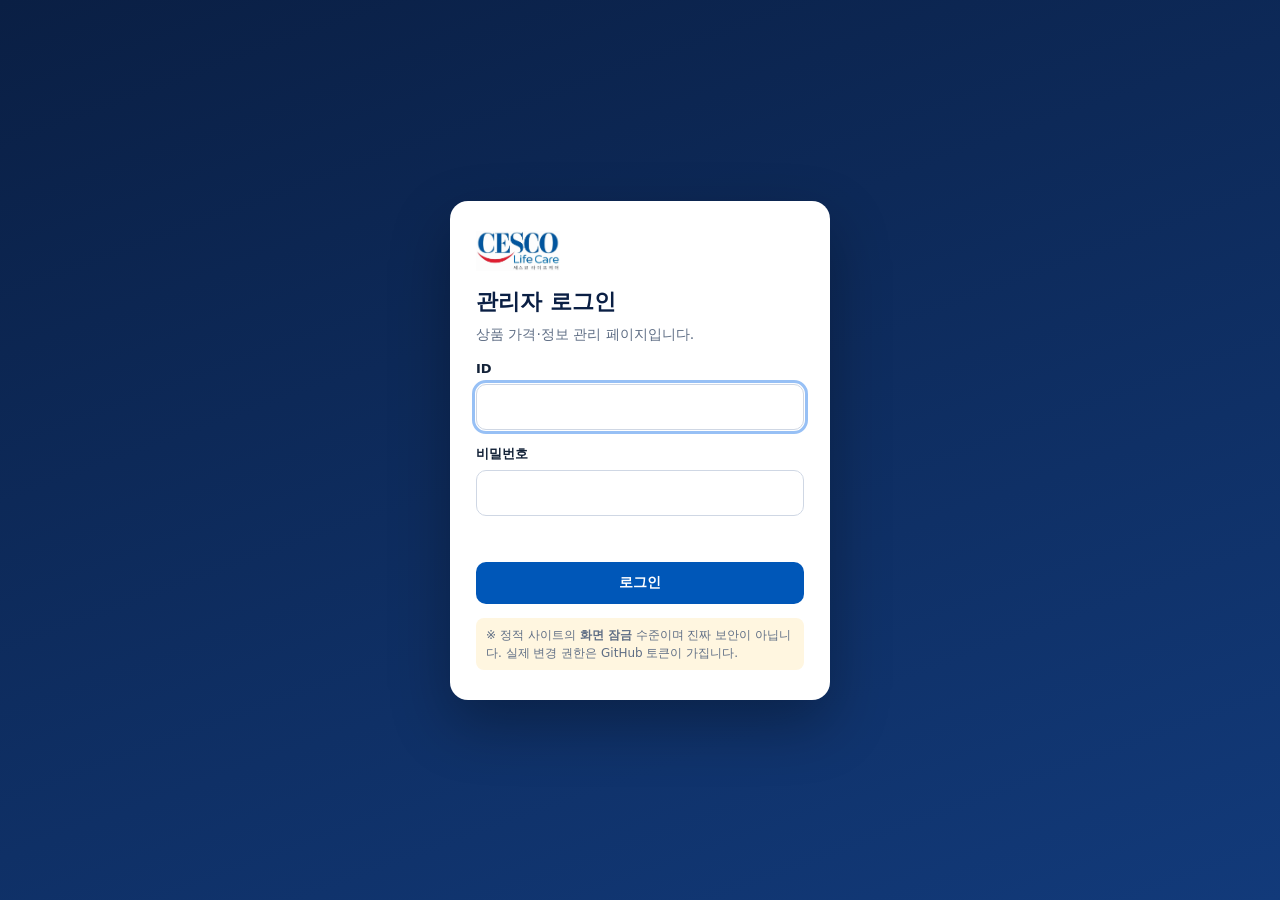
==== admin/index.html @ 9a381fc4 "Add /admin price management page + data/price-overrides.json loader" ====
<!DOCTYPE html>
<html lang="ko">
<head>
<meta charset="utf-8">
<meta name="viewport" content="width=device-width, initial-scale=1, viewport-fit=cover">
<meta name="robots" content="noindex, nofollow, noarchive">
<meta name="referrer" content="no-referrer">
<meta name="theme-color" content="#0A1F44">
<title>관리자 | 세스코 올케어</title>
<link rel="icon" href="../assets/logo/logo-header.png">
<link rel="stylesheet" href="admin.css">
</head>
<body>

<!-- ───── 로그인 ───── -->
<section class="login" id="loginView" hidden>
  <form class="login-box" id="loginForm" autocomplete="off">
    <img class="login-logo" src="../assets/logo/logo-header.png" alt="CESCO Life Care">
    <h1>관리자 로그인</h1>
    <p class="sub">상품 가격·정보 관리 페이지입니다.</p>
    <label>ID<input id="loginId" name="id" type="text" autocomplete="username" autocapitalize="none" spellcheck="false" required></label>
    <label>비밀번호<input id="loginPw" name="pw" type="password" autocomplete="current-password" required></label>
    <div class="login-err" id="loginErr" role="alert"></div>
    <button class="btn primary block" type="submit" id="loginBtn">로그인</button>
    <p class="lock-note">※ 정적 사이트의 <b>화면 잠금</b> 수준이며 진짜 보안이 아닙니다. 실제 변경 권한은 GitHub 토큰이 가집니다.</p>
  </form>
</section>

<!-- ───── 관리자 앱 ───── -->
<div class="app" id="appView" hidden>
  <header class="top">
    <div class="top-in">
      <a class="brand" href="../" title="사이트 보기"><img src="../assets/logo/logo-header.png" alt="CESCO"><span>관리자</span></a>
      <div class="top-stat" id="topStat" aria-live="polite"></div>
      <div class="top-actions">
        <a class="btn ghost sm" href="../" target="_blank" rel="noopener">사이트 보기 ↗</a>
        <button class="btn ghost sm" id="btnDlJson" type="button">JSON 다운로드</button>
        <button class="btn primary sm" id="btnGoPublish" type="button">GitHub에 게시</button>
        <button class="btn ghost sm" id="btnLogout" type="button">로그아웃</button>
      </div>
    </div>
    <nav class="tabs" role="tablist" aria-label="관리 메뉴">
      <button role="tab" class="tab on" data-tab="products" aria-selected="true">상품 가격 관리</button>
      <button role="tab" class="tab" data-tab="upload" aria-selected="false">일괄 업로드 (CSV·엑셀)</button>
      <button role="tab" class="tab" data-tab="publish" aria-selected="false">게시 · 토큰</button>
    </nav>
  </header>

  <div class="notice-lock">🔒 이 로그인은 정적 사이트의 <b>화면 잠금</b> 수준이며 진짜 보안이 아닙니다. 변경 내용은 <b>GitHub에 게시</b>해야 사이트에 반영되며, 게시 권한은 GitHub 토큰이 있는 사람에게만 있습니다.</div>
  <div class="banner" id="banner" hidden></div>

  <!-- 상품 -->
  <main class="panel" id="tab-products">
    <div class="filters">
      <input id="fSearch" type="search" placeholder="제품명·ID·모델 검색" aria-label="검색">
      <select id="fCat" aria-label="카테고리"></select>
      <select id="fStatus" aria-label="상태">
        <option value="all">전체 상태</option>
        <option value="noprice">가격 미정 (상담 시 안내)</option>
        <option value="rental">월 렌탈료 있음</option>
        <option value="sub">정기배송 가능</option>
        <option value="changed">변경됨 (미게시)</option>
        <option value="hidden">숨김</option>
        <option value="deleted">삭제됨 (복원 가능)</option>
      </select>
      <select id="fSort" aria-label="정렬">
        <option value="orig">기본 순서</option>
        <option value="name">이름순</option>
        <option value="buyAsc">구매가 낮은순</option>
        <option value="buyDesc">구매가 높은순</option>
        <option value="rentAsc">월 렌탈료 낮은순</option>
      </select>
      <button class="btn ghost sm" id="btnAdd" type="button">＋ 상품 추가</button>
      <button class="btn ghost sm" id="btnRevertAll" type="button">전체 되돌리기</button>
    </div>
    <p class="hint">가격 칸을 <b>비우면 "상담 시 안내"</b>로 표시됩니다. 숫자만 입력하세요(콤마·"원" 허용). 수정 내용은 이 브라우저에 자동 임시저장되며, <b>GitHub에 게시</b>해야 사이트에 반영됩니다.</p>
    <div class="count" id="listCount"></div>
    <div class="table-wrap">
      <table class="grid" id="grid">
        <thead><tr>
          <th class="c-hide">숨김</th><th class="c-img">이미지 URL</th><th class="c-name">제품명</th><th class="c-cat">카테고리</th>
          <th class="c-num">구매가격(원)</th><th class="c-num">월 렌탈료(원)</th><th class="c-sm">계약기간(개월)</th>
          <th class="c-cyc">관리주기 <small>( | 로 구분)</small></th><th class="c-filter">필터교체</th>
          <th class="c-chk">정기배송</th><th class="c-chk">상담필요</th><th class="c-act">상태 / 동작</th>
        </tr></thead>
        <tbody id="gridBody"></tbody>
      </table>
    </div>
    <div class="empty" id="emptyMsg" hidden>조건에 맞는 상품이 없습니다.</div>
  </main>

  <!-- 업로드 -->
  <main class="panel" id="tab-upload" hidden>
    <div class="card">
      <h2>1. 템플릿 받기</h2>
      <p>현재 데이터(수정 중인 내용 포함)를 CSV로 내려받아 엑셀에서 가격을 고친 뒤 업로드하세요. 한글이 깨지지 않도록 UTF-8(BOM)로 저장됩니다.</p>
      <button class="btn primary" id="btnTemplate" type="button">현재 데이터 CSV 템플릿 다운로드</button>
      <details class="cols">
        <summary>CSV 컬럼 설명</summary>
        <table class="mini">
          <tr><th>컬럼</th><th>설명</th></tr>
          <tr><td>제품ID</td><td>매칭 1순위 키. 제품ID가 없거나 못 찾으면 제품명으로 매칭합니다.</td></tr>
          <tr><td>제품명</td><td>매칭 2순위 키(공백·대소문자 무시). 이 컬럼 자체는 이름 변경에 쓰이지 않습니다.</td></tr>
          <tr><td>카테고리</td><td>참고용(공기·물·생활·해충·사업장·서비스 또는 air/water/life/pest/biz/service). 값을 바꾸면 카테고리가 변경됩니다.</td></tr>
          <tr><td>구매가격</td><td>원 단위 숫자. <b>비우면 "상담 시 안내"</b>(가격 삭제). 컬럼 자체를 빼면 그 항목은 건드리지 않습니다.</td></tr>
          <tr><td>월렌탈료</td><td>원 단위 숫자. 비우면 "상담 시 안내".</td></tr>
          <tr><td>계약기간(개월)</td><td>의무사용 개월 수(예: 36). 비우면 미지정(사이트는 36개월로 표시).</td></tr>
          <tr><td>관리주기</td><td>방문 관리 주기. 여러 개는 <code>|</code> 로 구분(예: <code>4개월|12개월 (필터지급)</code>). 비우면 변경 없음.</td></tr>
          <tr><td>필터교체</td><td>필터 교체 안내 문구. 비우면 변경 없음.</td></tr>
          <tr><td>정기배송</td><td>Y / N (가능 여부). 비우면 변경 없음.</td></tr>
          <tr><td>상담필요</td><td>Y / N ("상담하기" 버튼 표시 여부). 비우면 변경 없음.</td></tr>
          <tr><td>숨김</td><td>Y 이면 사이트에서 숨김. 비우면 변경 없음.</td></tr>
          <tr><td>이미지URL</td><td>상품 이미지 경로/URL. 비우면 변경 없음.</td></tr>
        </table>
      </details>
    </div>
    <div class="card">
      <h2>2. 파일 올리기</h2>
      <p>CSV 또는 엑셀(.xlsx) 파일을 선택하세요. 적용 전에 <b>변경 전 → 후</b> 미리보기가 나오며, 확인 후 적용됩니다. (엑셀에서 "CSV (쉼표로 분리)"로 저장한 EUC-KR 파일도 자동 인식)</p>
      <input type="file" id="fileIn" accept=".csv,.txt,.tsv,.xlsx,.xls,text/csv">
      <div class="note-sm">xlsx 는 SheetJS(CDN, 무결성 검증)를 처음 사용할 때만 불러옵니다. 첫 번째 시트를 읽습니다.</div>
      <div id="previewBox"></div>
    </div>
  </main>

  <!-- 게시 -->
  <main class="panel" id="tab-publish" hidden>
    <div class="card">
      <h2>변경 내용 게시</h2>
      <p>저장소 <code id="ghRepoTxt"></code> 의 <code id="ghPathTxt"></code> 파일을 직접 커밋합니다. 커밋 후 GitHub Pages가 자동 재배포되며 <b>1~2분 뒤</b> 사이트에 반영됩니다.</p>
      <div class="pub-sum" id="pubSummary"></div>
      <label class="fld">커밋 메시지<input id="commitMsg" type="text" maxlength="120"></label>
      <div class="row-btn">
        <button class="btn primary" id="btnPublish" type="button">GitHub에 게시</button>
        <button class="btn ghost" id="btnDlJson2" type="button">JSON 다운로드 (토큰 없이 수동 반영)</button>
      </div>
      <div class="pub-log" id="pubLog" role="status" aria-live="polite"></div>
      <details class="cols">
        <summary>토큰 없이 수동으로 반영하는 방법</summary>
        <ol class="steps">
          <li>"JSON 다운로드"로 <code>price-overrides.json</code> 을 받습니다.</li>
          <li>GitHub 저장소 <code>cescoallcare/cesco-allcare</code> → <code>data</code> 폴더 → <b>Add file ▸ Upload files</b> 로 같은 이름 파일을 덮어쓰고 Commit 합니다.</li>
        </ol>
      </details>
    </div>
    <div class="card">
      <h2>GitHub 토큰</h2>
      <label class="fld">Fine-grained 개인 액세스 토큰
        <div class="tok-row"><input id="tokIn" type="password" placeholder="github_pat_..." autocomplete="off" spellcheck="false"><button class="btn ghost sm" id="tokShow" type="button">보기</button></div>
      </label>
      <div class="row-btn">
        <button class="btn primary sm" id="tokSave" type="button">토큰 저장</button>
        <button class="btn ghost sm" id="tokDel" type="button">저장된 토큰 삭제</button>
        <span class="tok-state" id="tokState"></span>
      </div>
      <div class="warn">⚠ 토큰은 <b>이 브라우저(localStorage)에만</b> 저장되고 GitHub 외 어디로도 전송되지 않습니다. 공용·남의 PC에서는 사용 후 반드시 "저장된 토큰 삭제"를 누르세요. 권한은 <b>이 저장소 하나의 Contents 쓰기</b>로만 만드세요.</div>
      <h3>토큰 만드는 방법</h3>
      <ol class="steps">
        <li>GitHub에 <b>cescoallcare</b> 계정으로 로그인한 뒤 <a href="https://github.com/settings/personal-access-tokens/new" target="_blank" rel="noopener noreferrer">github.com/settings/personal-access-tokens/new</a> 를 엽니다. (또는 오른쪽 위 프로필 ▸ Settings ▸ 맨 아래 Developer settings ▸ Personal access tokens ▸ Fine-grained tokens ▸ Generate new token)</li>
        <li><b>Token name</b>: <code>cesco-admin</code> / <b>Expiration</b>: 90일 정도(만료되면 새로 발급) / <b>Resource owner</b>: cescoallcare</li>
        <li><b>Repository access</b> ▸ <b>Only select repositories</b> ▸ <code>cesco-allcare</code> 하나만 선택</li>
        <li><b>Permissions ▸ Repository permissions ▸ Contents</b> 를 <b>Read and write</b> 로 설정 (Metadata: Read-only 는 자동 포함, 그 외는 건드리지 않음)</li>
        <li><b>Generate token</b> 클릭 ▸ <code>github_pat_</code> 로 시작하는 토큰을 복사(한 번만 보입니다) ▸ 위 입력칸에 붙여넣고 "토큰 저장"</li>
      </ol>
    </div>
  </main>
</div>

<!-- 상세 편집 / 상품 추가 모달 -->
<div class="modal" id="modal" hidden>
  <div class="scrim" data-close></div>
  <div class="box" role="dialog" aria-modal="true" aria-labelledby="mTitle">
    <button class="x" data-close aria-label="닫기" type="button">×</button>
    <h2 id="mTitle"></h2>
    <form id="mForm"></form>
  </div>
</div>
<div class="toast" id="toast" role="status" aria-live="polite"></div>

<script src="../data/products.js"></script>
<script src="../js/overrides.js"></script>
<script src="auth.js"></script>
<script src="admin.js"></script>
</body>
</html>
---- admin/admin.css ----
/* admin.css — 관리자 페이지 전용 스타일 (사이트 CSS와 독립) */
:root{--navy:#0A1F44;--blue:#0057B8;--blue2:#1A73E8;--sky:#EAF3FF;--gray:#F4F6FA;--line:#E3E8F0;--text:#132238;--muted:#5F6E85;--red:#D92D20;--green:#1E8E5A;--amber:#B7791F;--amber-bg:#FFF6E0}
*{box-sizing:border-box;margin:0;padding:0}
[hidden]{display:none!important}
html{-webkit-text-size-adjust:100%}
body{font-family:'Pretendard Variable',Pretendard,-apple-system,BlinkMacSystemFont,'Apple SD Gothic Neo','Noto Sans KR','Malgun Gothic',system-ui,sans-serif;color:var(--text);background:var(--gray);font-size:14px;line-height:1.5}
button{font:inherit;color:inherit;cursor:pointer;border:0;background:none}
input,select,textarea{font:inherit;color:inherit}
a{color:var(--blue)}
code{background:#eef1f6;border-radius:4px;padding:1px 5px;font-size:12.5px;word-break:break-all}
.btn{display:inline-flex;align-items:center;justify-content:center;gap:6px;height:42px;padding:0 18px;border-radius:10px;font-weight:700;font-size:14px;border:1px solid transparent;text-decoration:none;white-space:nowrap;transition:.15s}
.btn.sm{height:34px;padding:0 12px;font-size:13px;border-radius:8px}
.btn.block{width:100%}
.btn.primary{background:var(--blue);color:#fff}.btn.primary:hover{background:#004a9e}
.btn.ghost{background:#fff;border-color:#cfd7e4;color:var(--navy)}.btn.ghost:hover{background:var(--sky)}
.btn.danger{background:#fff;border-color:#f1b5b0;color:var(--red)}.btn.danger:hover{background:#fdecea}
.btn:disabled{opacity:.5;cursor:not-allowed}
:focus-visible{outline:3px solid rgba(26,115,232,.45);outline-offset:1px}

/* 로그인 */
.login{min-height:100vh;display:grid;place-items:center;padding:20px;background:linear-gradient(160deg,#0A1F44,#123a7a)}
.login-box{width:100%;max-width:380px;background:#fff;border-radius:18px;padding:30px 26px;display:grid;gap:14px;box-shadow:0 24px 60px rgba(0,0,0,.3)}
.login-logo{height:40px;width:auto;justify-self:start}
.login-box h1{font-size:22px;color:var(--navy)}
.login-box .sub{color:var(--muted);margin-top:-8px}
.login-box label{display:grid;gap:6px;font-weight:600;font-size:13px}
.login-box input{height:46px;border:1px solid #cfd7e4;border-radius:10px;padding:0 12px;font-size:16px}
.login-err{min-height:18px;color:var(--red);font-size:13px;font-weight:600}
.lock-note{font-size:12px;color:var(--muted);background:var(--amber-bg);border-radius:8px;padding:8px 10px}

/* 상단 */
.top{position:sticky;top:0;z-index:30;background:#fff;border-bottom:1px solid var(--line)}
.top-in{max-width:1500px;margin:0 auto;padding:10px 16px;display:flex;align-items:center;gap:12px;flex-wrap:wrap}
.brand{display:flex;align-items:center;gap:10px;text-decoration:none;color:var(--navy);font-weight:800}
.brand img{height:32px;width:auto}
.top-stat{flex:1;color:var(--muted);font-size:13px;min-width:140px}
.top-stat b{color:var(--navy)}.top-stat .dirty{color:var(--amber);font-weight:700}
.top-actions{display:flex;gap:8px;flex-wrap:wrap}
.tabs{max-width:1500px;margin:0 auto;padding:0 12px;display:flex;gap:4px;overflow-x:auto}
.tab{padding:10px 14px;font-weight:700;color:var(--muted);border-bottom:3px solid transparent;white-space:nowrap}
.tab.on{color:var(--blue);border-color:var(--blue)}
.notice-lock{max-width:1500px;margin:10px auto 0;padding:8px 14px;font-size:12.5px;color:#7a5200;background:var(--amber-bg);border-radius:10px}
.banner{max-width:1500px;margin:10px auto 0;padding:10px 14px;border-radius:10px;background:var(--sky);color:var(--navy);font-size:13px}
.banner.warn{background:var(--amber-bg);color:#7a5200}
.notice-lock,.banner{width:calc(100% - 24px)}
.panel{max-width:1500px;margin:12px auto 60px;padding:0 12px}

/* 필터 */
.filters{display:flex;flex-wrap:wrap;gap:8px;background:#fff;border:1px solid var(--line);border-radius:12px;padding:10px;position:sticky;top:var(--stick,92px);z-index:20}
.filters input[type=search]{flex:1 1 220px;min-width:0}
.filters input,.filters select{height:36px;border:1px solid #cfd7e4;border-radius:8px;padding:0 10px;background:#fff;min-width:0}
.hint{margin:10px 2px 4px;color:var(--muted);font-size:12.5px}
.count{margin:6px 2px;font-size:12.5px;color:var(--muted)}
.empty{padding:40px;text-align:center;color:var(--muted)}

/* 표 */
.table-wrap{background:#fff;border:1px solid var(--line);border-radius:12px;overflow:auto;max-height:calc(100vh - 230px)}
table.grid{border-collapse:separate;border-spacing:0;width:100%;min-width:1350px}
.grid th{position:sticky;top:0;background:#f7f9fc;z-index:2;text-align:left;font-size:12px;color:var(--muted);padding:8px 6px;border-bottom:1px solid var(--line);white-space:nowrap}
.grid td{padding:5px 6px;border-bottom:1px solid #eef1f6;vertical-align:middle}
.grid tr:hover td{background:#fafcff}
.grid input[type=text],.grid select{width:100%;height:34px;border:1px solid #dbe2ec;border-radius:7px;padding:0 8px;background:#fff;font-size:13px}
.grid input.num{text-align:right;font-variant-numeric:tabular-nums}
.grid input:focus,.grid select:focus{border-color:var(--blue2)}
.grid input.bad{border-color:var(--red);background:#fff4f3}
.grid input.ask::placeholder{color:#9a6b00;opacity:1}
.grid input.chg,.grid select.chg{background:#fffbe6;border-color:#e9c86a}
.c-hide,.c-chk{width:64px;text-align:center}.grid td.c-hide,.grid td.c-chk{text-align:center}
.c-img{width:150px}.c-name{width:260px}.c-cat{width:96px}.c-num{width:120px}.c-sm{width:92px}.c-cyc{width:170px}.c-filter{width:200px}.c-act{width:150px}
.grid input[type=checkbox]{width:20px;height:20px;accent-color:var(--blue)}
tr.is-hidden td{opacity:.55}
tr.is-del td{background:#fdf1f0;text-decoration:line-through;color:#8a8f99}
tr.is-del td .btn{text-decoration:none}
.tag{display:inline-block;font-size:11px;font-weight:700;border-radius:999px;padding:1px 8px;margin-right:4px;background:#eef1f6;color:var(--muted)}
.tag.chg{background:#fff1c2;color:#7a5200}.tag.new{background:#dff6ee;color:#0b6b4b}.tag.hid{background:#e7e9ef}.tag.del{background:#fde0dd;color:#a1241b}
.act{display:flex;gap:4px;flex-wrap:wrap;align-items:center}
.act .btn{height:28px;padding:0 8px;font-size:12px;border-radius:6px}

/* 카드/폼 */
.card{background:#fff;border:1px solid var(--line);border-radius:12px;padding:18px;margin-bottom:14px;display:grid;gap:10px}
.card h2{font-size:17px;color:var(--navy)}.card h3{font-size:15px;margin-top:6px;color:var(--navy)}
.card p{color:#33445e}
.note-sm{font-size:12px;color:var(--muted)}
.cols summary{cursor:pointer;font-weight:700;color:var(--blue)}
table.mini{border-collapse:collapse;margin-top:8px;width:100%;font-size:13px}
table.mini th,table.mini td{border:1px solid var(--line);padding:6px 8px;text-align:left;vertical-align:top}
table.mini th{background:#f7f9fc;white-space:nowrap}
table.mini td:first-child{white-space:nowrap;font-weight:700}
.fld{display:grid;gap:6px;font-weight:600;font-size:13px}
.fld input,.fld textarea,.fld select{border:1px solid #cfd7e4;border-radius:8px;padding:8px 10px;font-weight:400;width:100%;min-height:38px}
.fld textarea{min-height:76px;resize:vertical}
.tok-row{display:flex;gap:8px}
.row-btn{display:flex;gap:8px;flex-wrap:wrap;align-items:center}
.tok-state{font-size:13px;font-weight:700}
.tok-state.ok{color:var(--green)}.tok-state.no{color:var(--muted)}
.warn{background:var(--amber-bg);color:#7a5200;padding:10px 12px;border-radius:8px;font-size:13px}
.steps{padding-left:20px;display:grid;gap:6px}
.pub-sum{background:#f7f9fc;border:1px solid var(--line);border-radius:8px;padding:10px 12px;font-size:13px;max-height:220px;overflow:auto}
.pub-log{white-space:pre-wrap;font-size:13px}
.pub-log.ok{color:var(--green);font-weight:700}.pub-log.err{color:var(--red);font-weight:700}
input[type=file]{padding:10px;border:1px dashed #9fb2cf;border-radius:10px;background:#f7faff;width:100%}

/* 미리보기 */
.pv-sum{display:flex;gap:8px;flex-wrap:wrap;margin:8px 0}
.pv-sum span{background:#f1f4f9;border-radius:8px;padding:5px 10px;font-weight:600;font-size:13px}
.pv-sum .ok{background:#dff6ee;color:#0b6b4b}.pv-sum .er{background:#fde0dd;color:#a1241b}.pv-sum .wn{background:var(--amber-bg);color:#7a5200}
.pv-tbl{width:100%;border-collapse:collapse;font-size:13px}
.pv-tbl th,.pv-tbl td{border-bottom:1px solid var(--line);padding:6px 8px;text-align:left;vertical-align:top}
.pv-tbl th{background:#f7f9fc;position:sticky;top:0}
.pv-wrap{max-height:50vh;overflow:auto;border:1px solid var(--line);border-radius:8px}
.old{color:#a1241b;text-decoration:line-through;word-break:break-all}.new{color:#0b6b4b;font-weight:700;word-break:break-all}
.pv-list{font-size:12.5px;color:#7a5200;background:var(--amber-bg);border-radius:8px;padding:8px 10px;max-height:140px;overflow:auto}

/* 모달 */
.modal{position:fixed;inset:0;z-index:100;display:grid;place-items:center;padding:12px}
.modal .scrim{position:absolute;inset:0;background:rgba(10,31,68,.55)}
.modal .box{position:relative;background:#fff;border-radius:14px;width:100%;max-width:760px;max-height:92vh;overflow:auto;padding:20px}
.modal .x{position:absolute;right:10px;top:8px;font-size:28px;line-height:1;width:36px;height:36px;color:var(--muted)}
.modal h2{margin-bottom:12px;font-size:18px;color:var(--navy)}
.mgrid{display:grid;grid-template-columns:1fr 1fr;gap:10px 12px}
.mgrid .full{grid-column:1/-1}
.checks{display:flex;flex-wrap:wrap;gap:6px 14px;font-weight:400}
.checks label{display:flex;gap:6px;align-items:center;font-weight:400}
.checks input{width:auto;min-height:0}
.mfoot{display:flex;gap:8px;justify-content:flex-end;margin-top:14px;position:sticky;bottom:-20px;background:#fff;padding:10px 0}
.toast{position:fixed;left:50%;bottom:24px;transform:translateX(-50%) translateY(20px);background:var(--navy);color:#fff;padding:10px 16px;border-radius:10px;opacity:0;pointer-events:none;transition:.25s;z-index:200;max-width:90vw;font-size:13.5px}
.toast.show{opacity:1;transform:translateX(-50%)}

/* 반응형: 표 → 카드 */
@media (max-width:860px){
  .top-in{padding:8px 12px}.top-actions .btn{flex:1}
  .top-actions{width:100%}
  .filters{position:static}
  .table-wrap{max-height:none;border:0;background:transparent;overflow:visible}
  table.grid,.grid tbody{display:block;min-width:0;width:100%}
  .grid thead{display:none}
  .grid tr{display:grid;grid-template-columns:1fr 1fr;gap:6px 10px;background:#fff;border:1px solid var(--line);border-radius:12px;padding:12px;margin-bottom:10px}
  .grid td{display:block;border:0;padding:0}
  .grid td::before{content:attr(data-label);display:block;font-size:11px;color:var(--muted);font-weight:700;margin-bottom:2px}
  .grid td[data-full]{grid-column:1/-1}
  .grid td.c-hide,.grid td.c-chk{text-align:left;width:auto}
  .grid td.c-hide input,.grid td.c-chk input{display:block}
  .grid tr:hover td{background:none}
  .grid input[type=text],.grid select{height:42px;font-size:16px}
  .mgrid{grid-template-columns:1fr}
  .act .btn{height:36px;font-size:13px}
  .modal .box{padding:16px}
}
@media (max-width:860px){.top{position:static}.table-wrap{overflow:visible}}
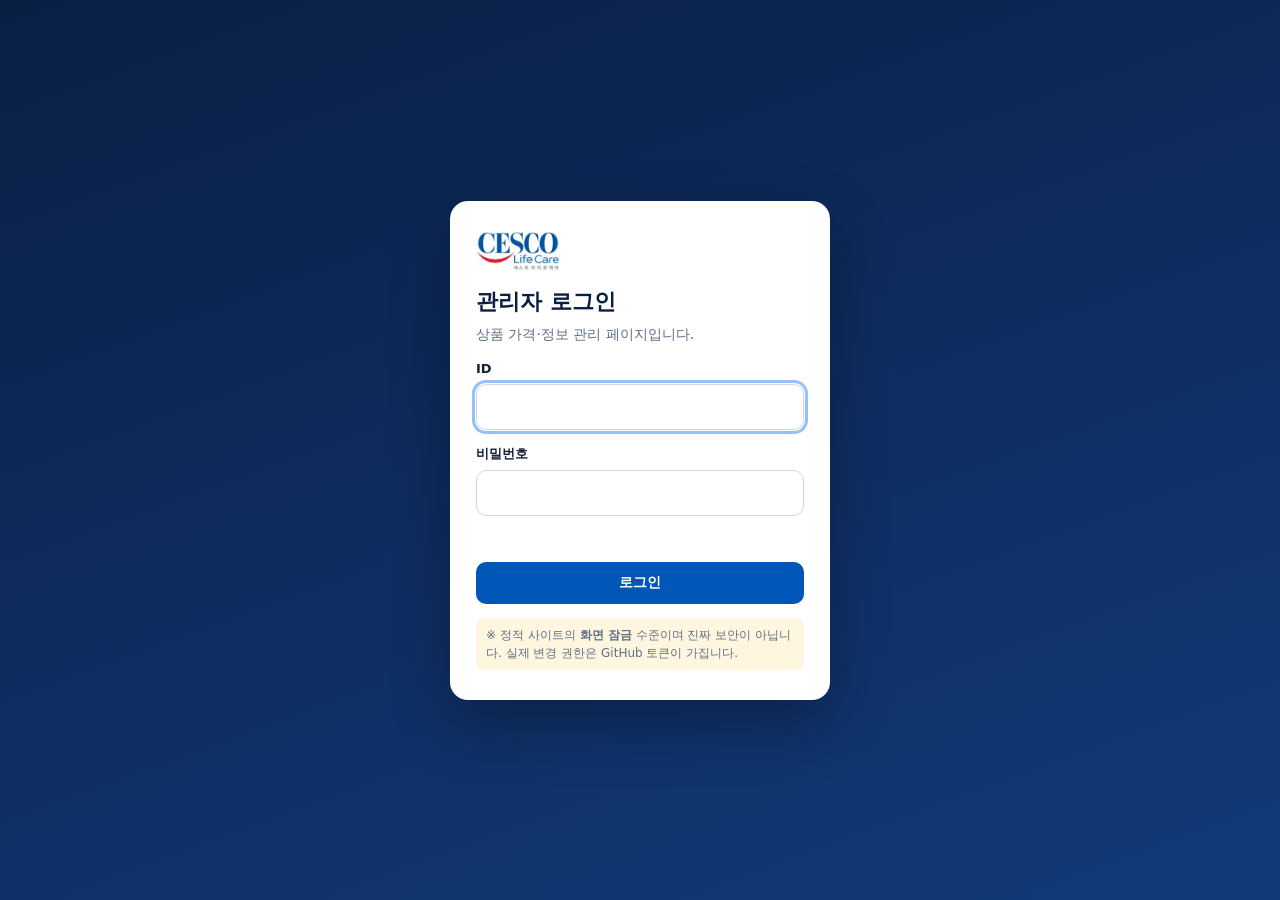
==== commit 5eaac518: "상담 신청 폼 Apps Script(구글 시트) 연동 준비: 공용 전송·유입/UTM 기록, admin 상담 신청 목록 탭 (formEndpoint 비어 있음)" ====
--- a/admin/index.html
+++ b/admin/index.html
@@ -43,6 +43,7 @@
       <button role="tab" class="tab on" data-tab="products" aria-selected="true">상품 가격 관리</button>
       <button role="tab" class="tab" data-tab="upload" aria-selected="false">일괄 업로드 (CSV·엑셀)</button>
       <button role="tab" class="tab" data-tab="publish" aria-selected="false">게시 · 토큰</button>
+      <button role="tab" class="tab" data-tab="inquiries" aria-selected="false">상담 신청 목록 <span class="tab-badge" id="inqBadge" hidden></span></button>
     </nav>
   </header>
 
@@ -94,7 +95,8 @@
     <div class="card">
       <h2>1. 템플릿 받기</h2>
       <p>현재 데이터(수정 중인 내용 포함)를 CSV로 내려받아 엑셀에서 가격을 고친 뒤 업로드하세요. 한글이 깨지지 않도록 UTF-8(BOM)로 저장됩니다.</p>
-      <button class="btn primary" id="btnTemplate" type="button">현재 데이터 CSV 템플릿 다운로드</button>
+      <div class="row-btn"><button class="btn primary" id="btnTemplate" type="button">현재 데이터 CSV 템플릿 다운로드</button><button class="btn ghost" id="btnOptCsv" type="button">렌탈 옵션표 CSV 다운로드 (옵션 행 단위)</button></div>
+      <p class="note-sm">가격표 기반 상품은 <b>옵션 행(의무사용기간×방문주기)</b>이 따로 있습니다. 옵션표 CSV는 첫 줄에 “옵션순번” 컬럼이 있으며, 그대로 수정해 다시 업로드하면 해당 제품의 옵션 배열이 통째로 교체됩니다(미리보기 후 적용). 일반 CSV의 월렌탈료·계약기간·관리주기는 옵션표에서 자동 계산되는 값이라 옵션이 있는 상품에서는 무시됩니다. 매트리스·에어컨 크리닝 가격표는 상세 편집(표 인라인 편집)에서 수정하세요.</p>
       <details class="cols">
         <summary>CSV 컬럼 설명</summary>
         <table class="mini">
@@ -110,6 +112,7 @@
           <tr><td>정기배송</td><td>Y / N (가능 여부). 비우면 변경 없음.</td></tr>
           <tr><td>상담필요</td><td>Y / N ("상담하기" 버튼 표시 여부). 비우면 변경 없음.</td></tr>
           <tr><td>숨김</td><td>Y 이면 사이트에서 숨김. 비우면 변경 없음.</td></tr>
+          <tr><td>(옵션표 CSV) 옵션순번·타입·의무사용기간(개월)·방문주기·정상가·이달의 판매가·현장할인가(단품)·현장할인가(결합)·프로모션·재렌탈가·재렌탈프로모션·비고·표행번호(참고)</td><td>렌탈 옵션 1행 = CSV 1줄. 숫자 칸을 비우면 “-”(해당 없음). 비고는 원문 그대로(줄바꿈은 * 로 구분된 한 셀).</td></tr>
           <tr><td>이미지URL</td><td>상품 이미지 경로/URL. 비우면 변경 없음.</td></tr>
         </table>
       </details>
@@ -164,6 +167,9 @@
       </ol>
     </div>
   </main>
+
+  <!-- 상담 신청 목록 (admin/inquiries.js) -->
+  <main class="panel" id="tab-inquiries" hidden></main>
 </div>
 
 <!-- 상세 편집 / 상품 추가 모달 -->
@@ -179,7 +185,9 @@
 
 <script src="../data/products.js"></script>
 <script src="../js/overrides.js"></script>
+<script src="../data/site.js"></script><!-- CONFIG.formEndpoint (상담 신청 목록) -->
 <script src="auth.js"></script>
+<script src="inquiries.js"></script>
 <script src="admin.js"></script>
 </body>
 </html>
--- a/admin/admin.css
+++ b/admin/admin.css
@@ -147,3 +147,30 @@
   .modal .box{padding:16px}
 }
 @media (max-width:860px){.top{position:static}.table-wrap{overflow:visible}}
+
+/* 옵션표 편집기 */
+.modal .box{max-width:min(1100px,96vw)}
+.tbled h3{font-size:14px;color:var(--navy);margin:16px 0 6px}.tbled h3 small{font-weight:500;color:var(--muted)}
+.tbl-scroll{overflow:auto;max-height:46vh;border:1px solid var(--line);border-radius:10px}
+.tbl-in{min-width:980px;border-collapse:collapse}
+.tbl-in th,.tbl-in td{padding:4px 5px;border-bottom:1px solid #eef1f6;font-size:12.5px;text-align:left}
+.tbl-in thead th{background:#f4f6fa;position:sticky;top:0;z-index:1;white-space:nowrap}
+.tbl-in input{width:100%;min-width:72px;height:32px;border:1px solid #dbe2ec;border-radius:6px;padding:0 6px;font-size:12.5px}
+.tbl-in input.num{text-align:right;min-width:84px}.tbl-in input.wide{min-width:200px}.tbl-in input.bad{border-color:var(--red);background:#fff4f3}
+.tbl-in input[readonly],.grid input[readonly]{background:#f1f4f9;color:#5a6a82}
+.btn.danger.sm{height:30px;padding:0 10px;font-size:12px}
+@media (max-width:860px){ .tbl-in{display:table!important;min-width:900px} .tbl-in thead{display:table-header-group!important} .tbl-in tbody{display:table-row-group!important} .tbl-in tr{display:table-row!important;border:0;padding:0;margin:0;background:none} .tbl-in td,.tbl-in th{display:table-cell!important;padding:4px 5px} .tbl-in td::before{content:none!important} }
+.login{grid-template-columns:minmax(0,1fr)}.login-box{min-width:0}.login-box input{min-width:0;width:100%}
+
+/* 상담 신청 목록 */
+.tab-badge{display:inline-grid;place-items:center;min-width:20px;height:20px;padding:0 6px;margin-left:4px;border-radius:999px;background:#D92D20;color:#fff;font-size:11.5px;font-weight:800;vertical-align:1px}
+.inq-grid{min-width:1200px}
+.inq-grid td{vertical-align:top;padding:8px 6px;font-size:13px}
+.inq-grid select{width:auto;min-width:96px;height:34px;border:1px solid #dbe2ec;border-radius:7px;padding:0 8px;background:#fff}
+.inq-grid tr.st-신규 td:first-child{box-shadow:inset 3px 0 0 #D92D20}
+.inq-grid tr.st-신규 select{border-color:#f1b5b0;background:#fff4f3;color:#B42318;font-weight:700}
+.inq-grid tr.st-상담완료 td{color:#5F6E85}
+.inq-act{display:flex;gap:4px;margin-top:4px}
+.inq-act .btn.sm{height:28px;padding:0 9px;font-size:12px}
+.inq-msg{max-width:320px;white-space:pre-wrap;word-break:break-word}
+.muted{color:var(--muted)}
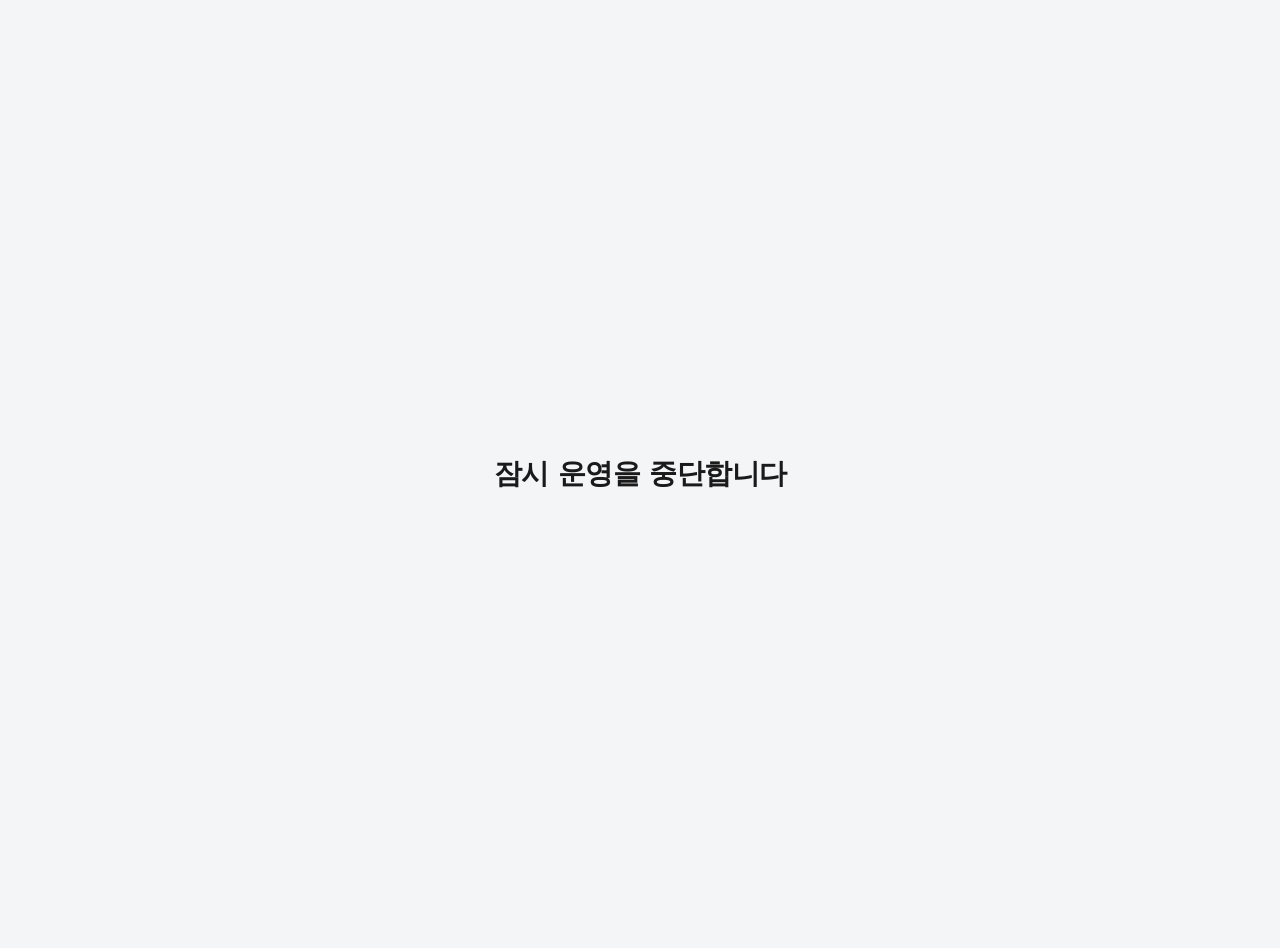
==== commit 47bd2602: "chore: 일시 운영 중단 안내만 공개 전체 페이지를 중립 안내문으로 교체하고 기존 자료는 별도 오프라인 백업에 보존함. 도메인·저장소는 유지. 강제 푸시 없음." ====
--- a/admin/index.html
+++ b/admin/index.html
@@ -2,192 +2,19 @@
 <html lang="ko">
 <head>
 <meta charset="utf-8">
-<meta name="viewport" content="width=device-width, initial-scale=1, viewport-fit=cover">
+<meta name="viewport" content="width=device-width, initial-scale=1">
 <meta name="robots" content="noindex, nofollow, noarchive">
-<meta name="referrer" content="no-referrer">
-<meta name="theme-color" content="#0A1F44">
-<title>관리자 | 세스코 올케어</title>
-<link rel="icon" href="../assets/logo/logo-header.png">
-<link rel="stylesheet" href="admin.css">
+<meta name="googlebot" content="noindex, nofollow, noarchive">
+<meta name="naver-site-verification" content="23c414da84feba2dbd1bca1a8f8e56f6b0f6f994">
+<meta name="google-site-verification" content="PmBCgfQ2GurEXwKgKeFZKn7PFvWrMPF0Nbld9q6H3AQ">
+<title>잠시 운영을 중단합니다</title>
+<style>
+  html,body{margin:0;min-height:100%;background:#f4f5f7;color:#1a1a1a;font-family:system-ui,-apple-system,sans-serif;}
+  main{min-height:100vh;display:flex;align-items:center;justify-content:center;padding:24px;}
+  h1{margin:0;font-size:clamp(1.25rem,4vw,1.75rem);font-weight:600;letter-spacing:-.02em;text-align:center;}
+</style>
 </head>
 <body>
-
-<!-- ───── 로그인 ───── -->
-<section class="login" id="loginView" hidden>
-  <form class="login-box" id="loginForm" autocomplete="off">
-    <img class="login-logo" src="../assets/logo/logo-header.png" alt="CESCO Life Care">
-    <h1>관리자 로그인</h1>
-    <p class="sub">상품 가격·정보 관리 페이지입니다.</p>
-    <label>ID<input id="loginId" name="id" type="text" autocomplete="username" autocapitalize="none" spellcheck="false" required></label>
-    <label>비밀번호<input id="loginPw" name="pw" type="password" autocomplete="current-password" required></label>
-    <div class="login-err" id="loginErr" role="alert"></div>
-    <button class="btn primary block" type="submit" id="loginBtn">로그인</button>
-    <p class="lock-note">※ 정적 사이트의 <b>화면 잠금</b> 수준이며 진짜 보안이 아닙니다. 실제 변경 권한은 GitHub 토큰이 가집니다.</p>
-  </form>
-</section>
-
-<!-- ───── 관리자 앱 ───── -->
-<div class="app" id="appView" hidden>
-  <header class="top">
-    <div class="top-in">
-      <a class="brand" href="../" title="사이트 보기"><img src="../assets/logo/logo-header.png" alt="CESCO"><span>관리자</span></a>
-      <div class="top-stat" id="topStat" aria-live="polite"></div>
-      <div class="top-actions">
-        <a class="btn ghost sm" href="../" target="_blank" rel="noopener">사이트 보기 ↗</a>
-        <button class="btn ghost sm" id="btnDlJson" type="button">JSON 다운로드</button>
-        <button class="btn primary sm" id="btnGoPublish" type="button">GitHub에 게시</button>
-        <button class="btn ghost sm" id="btnLogout" type="button">로그아웃</button>
-      </div>
-    </div>
-    <nav class="tabs" role="tablist" aria-label="관리 메뉴">
-      <button role="tab" class="tab on" data-tab="products" aria-selected="true">상품 가격 관리</button>
-      <button role="tab" class="tab" data-tab="upload" aria-selected="false">일괄 업로드 (CSV·엑셀)</button>
-      <button role="tab" class="tab" data-tab="publish" aria-selected="false">게시 · 토큰</button>
-      <button role="tab" class="tab" data-tab="inquiries" aria-selected="false">상담 신청 목록 <span class="tab-badge" id="inqBadge" hidden></span></button>
-    </nav>
-  </header>
-
-  <div class="notice-lock">🔒 이 로그인은 정적 사이트의 <b>화면 잠금</b> 수준이며 진짜 보안이 아닙니다. 변경 내용은 <b>GitHub에 게시</b>해야 사이트에 반영되며, 게시 권한은 GitHub 토큰이 있는 사람에게만 있습니다.</div>
-  <div class="banner" id="banner" hidden></div>
-
-  <!-- 상품 -->
-  <main class="panel" id="tab-products">
-    <div class="filters">
-      <input id="fSearch" type="search" placeholder="제품명·ID·모델 검색" aria-label="검색">
-      <select id="fCat" aria-label="카테고리"></select>
-      <select id="fStatus" aria-label="상태">
-        <option value="all">전체 상태</option>
-        <option value="noprice">가격 미정 (상담 시 안내)</option>
-        <option value="rental">월 렌탈료 있음</option>
-        <option value="sub">정기배송 가능</option>
-        <option value="changed">변경됨 (미게시)</option>
-        <option value="hidden">숨김</option>
-        <option value="deleted">삭제됨 (복원 가능)</option>
-      </select>
-      <select id="fSort" aria-label="정렬">
-        <option value="orig">기본 순서</option>
-        <option value="name">이름순</option>
-        <option value="buyAsc">구매가 낮은순</option>
-        <option value="buyDesc">구매가 높은순</option>
-        <option value="rentAsc">월 렌탈료 낮은순</option>
-      </select>
-      <button class="btn ghost sm" id="btnAdd" type="button">＋ 상품 추가</button>
-      <button class="btn ghost sm" id="btnRevertAll" type="button">전체 되돌리기</button>
-    </div>
-    <p class="hint">가격 칸을 <b>비우면 "상담 시 안내"</b>로 표시됩니다. 숫자만 입력하세요(콤마·"원" 허용). 수정 내용은 이 브라우저에 자동 임시저장되며, <b>GitHub에 게시</b>해야 사이트에 반영됩니다.</p>
-    <div class="count" id="listCount"></div>
-    <div class="table-wrap">
-      <table class="grid" id="grid">
-        <thead><tr>
-          <th class="c-hide">숨김</th><th class="c-img">이미지 URL</th><th class="c-name">제품명</th><th class="c-cat">카테고리</th>
-          <th class="c-num">구매가격(원)</th><th class="c-num">월 렌탈료(원)</th><th class="c-sm">계약기간(개월)</th>
-          <th class="c-cyc">관리주기 <small>( | 로 구분)</small></th><th class="c-filter">필터교체</th>
-          <th class="c-chk">정기배송</th><th class="c-chk">상담필요</th><th class="c-act">상태 / 동작</th>
-        </tr></thead>
-        <tbody id="gridBody"></tbody>
-      </table>
-    </div>
-    <div class="empty" id="emptyMsg" hidden>조건에 맞는 상품이 없습니다.</div>
-  </main>
-
-  <!-- 업로드 -->
-  <main class="panel" id="tab-upload" hidden>
-    <div class="card">
-      <h2>1. 템플릿 받기</h2>
-      <p>현재 데이터(수정 중인 내용 포함)를 CSV로 내려받아 엑셀에서 가격을 고친 뒤 업로드하세요. 한글이 깨지지 않도록 UTF-8(BOM)로 저장됩니다.</p>
-      <div class="row-btn"><button class="btn primary" id="btnTemplate" type="button">현재 데이터 CSV 템플릿 다운로드</button><button class="btn ghost" id="btnOptCsv" type="button">렌탈 옵션표 CSV 다운로드 (옵션 행 단위)</button></div>
-      <p class="note-sm">가격표 기반 상품은 <b>옵션 행(의무사용기간×방문주기)</b>이 따로 있습니다. 옵션표 CSV는 첫 줄에 “옵션순번” 컬럼이 있으며, 그대로 수정해 다시 업로드하면 해당 제품의 옵션 배열이 통째로 교체됩니다(미리보기 후 적용). 일반 CSV의 월렌탈료·계약기간·관리주기는 옵션표에서 자동 계산되는 값이라 옵션이 있는 상품에서는 무시됩니다. 매트리스·에어컨 크리닝 가격표는 상세 편집(표 인라인 편집)에서 수정하세요.</p>
-      <details class="cols">
-        <summary>CSV 컬럼 설명</summary>
-        <table class="mini">
-          <tr><th>컬럼</th><th>설명</th></tr>
-          <tr><td>제품ID</td><td>매칭 1순위 키. 제품ID가 없거나 못 찾으면 제품명으로 매칭합니다.</td></tr>
-          <tr><td>제품명</td><td>매칭 2순위 키(공백·대소문자 무시). 이 컬럼 자체는 이름 변경에 쓰이지 않습니다.</td></tr>
-          <tr><td>카테고리</td><td>참고용(공기·물·생활·해충·사업장·서비스 또는 air/water/life/pest/biz/service). 값을 바꾸면 카테고리가 변경됩니다.</td></tr>
-          <tr><td>구매가격</td><td>원 단위 숫자. <b>비우면 "상담 시 안내"</b>(가격 삭제). 컬럼 자체를 빼면 그 항목은 건드리지 않습니다.</td></tr>
-          <tr><td>월렌탈료</td><td>원 단위 숫자. 비우면 "상담 시 안내".</td></tr>
-          <tr><td>계약기간(개월)</td><td>의무사용 개월 수(예: 36). 비우면 미지정(사이트는 36개월로 표시).</td></tr>
-          <tr><td>관리주기</td><td>방문 관리 주기. 여러 개는 <code>|</code> 로 구분(예: <code>4개월|12개월 (필터지급)</code>). 비우면 변경 없음.</td></tr>
-          <tr><td>필터교체</td><td>필터 교체 안내 문구. 비우면 변경 없음.</td></tr>
-          <tr><td>정기배송</td><td>Y / N (가능 여부). 비우면 변경 없음.</td></tr>
-          <tr><td>상담필요</td><td>Y / N ("상담하기" 버튼 표시 여부). 비우면 변경 없음.</td></tr>
-          <tr><td>숨김</td><td>Y 이면 사이트에서 숨김. 비우면 변경 없음.</td></tr>
-          <tr><td>(옵션표 CSV) 옵션순번·타입·의무사용기간(개월)·방문주기·정상가·이달의 판매가·현장할인가(단품)·현장할인가(결합)·프로모션·재렌탈가·재렌탈프로모션·비고·표행번호(참고)</td><td>렌탈 옵션 1행 = CSV 1줄. 숫자 칸을 비우면 “-”(해당 없음). 비고는 원문 그대로(줄바꿈은 * 로 구분된 한 셀).</td></tr>
-          <tr><td>이미지URL</td><td>상품 이미지 경로/URL. 비우면 변경 없음.</td></tr>
-        </table>
-      </details>
-    </div>
-    <div class="card">
-      <h2>2. 파일 올리기</h2>
-      <p>CSV 또는 엑셀(.xlsx) 파일을 선택하세요. 적용 전에 <b>변경 전 → 후</b> 미리보기가 나오며, 확인 후 적용됩니다. (엑셀에서 "CSV (쉼표로 분리)"로 저장한 EUC-KR 파일도 자동 인식)</p>
-      <input type="file" id="fileIn" accept=".csv,.txt,.tsv,.xlsx,.xls,text/csv">
-      <div class="note-sm">xlsx 는 SheetJS(CDN, 무결성 검증)를 처음 사용할 때만 불러옵니다. 첫 번째 시트를 읽습니다.</div>
-      <div id="previewBox"></div>
-    </div>
-  </main>
-
-  <!-- 게시 -->
-  <main class="panel" id="tab-publish" hidden>
-    <div class="card">
-      <h2>변경 내용 게시</h2>
-      <p>저장소 <code id="ghRepoTxt"></code> 의 <code id="ghPathTxt"></code> 파일을 직접 커밋합니다. 커밋 후 GitHub Pages가 자동 재배포되며 <b>1~2분 뒤</b> 사이트에 반영됩니다.</p>
-      <div class="pub-sum" id="pubSummary"></div>
-      <label class="fld">커밋 메시지<input id="commitMsg" type="text" maxlength="120"></label>
-      <div class="row-btn">
-        <button class="btn primary" id="btnPublish" type="button">GitHub에 게시</button>
-        <button class="btn ghost" id="btnDlJson2" type="button">JSON 다운로드 (토큰 없이 수동 반영)</button>
-      </div>
-      <div class="pub-log" id="pubLog" role="status" aria-live="polite"></div>
-      <details class="cols">
-        <summary>토큰 없이 수동으로 반영하는 방법</summary>
-        <ol class="steps">
-          <li>"JSON 다운로드"로 <code>price-overrides.json</code> 을 받습니다.</li>
-          <li>GitHub 저장소 <code>cescoallcare/cesco-allcare</code> → <code>data</code> 폴더 → <b>Add file ▸ Upload files</b> 로 같은 이름 파일을 덮어쓰고 Commit 합니다.</li>
-        </ol>
-      </details>
-    </div>
-    <div class="card">
-      <h2>GitHub 토큰</h2>
-      <label class="fld">Fine-grained 개인 액세스 토큰
-        <div class="tok-row"><input id="tokIn" type="password" placeholder="github_pat_..." autocomplete="off" spellcheck="false"><button class="btn ghost sm" id="tokShow" type="button">보기</button></div>
-      </label>
-      <div class="row-btn">
-        <button class="btn primary sm" id="tokSave" type="button">토큰 저장</button>
-        <button class="btn ghost sm" id="tokDel" type="button">저장된 토큰 삭제</button>
-        <span class="tok-state" id="tokState"></span>
-      </div>
-      <div class="warn">⚠ 토큰은 <b>이 브라우저(localStorage)에만</b> 저장되고 GitHub 외 어디로도 전송되지 않습니다. 공용·남의 PC에서는 사용 후 반드시 "저장된 토큰 삭제"를 누르세요. 권한은 <b>이 저장소 하나의 Contents 쓰기</b>로만 만드세요.</div>
-      <h3>토큰 만드는 방법</h3>
-      <ol class="steps">
-        <li>GitHub에 <b>cescoallcare</b> 계정으로 로그인한 뒤 <a href="https://github.com/settings/personal-access-tokens/new" target="_blank" rel="noopener noreferrer">github.com/settings/personal-access-tokens/new</a> 를 엽니다. (또는 오른쪽 위 프로필 ▸ Settings ▸ 맨 아래 Developer settings ▸ Personal access tokens ▸ Fine-grained tokens ▸ Generate new token)</li>
-        <li><b>Token name</b>: <code>cesco-admin</code> / <b>Expiration</b>: 90일 정도(만료되면 새로 발급) / <b>Resource owner</b>: cescoallcare</li>
-        <li><b>Repository access</b> ▸ <b>Only select repositories</b> ▸ <code>cesco-allcare</code> 하나만 선택</li>
-        <li><b>Permissions ▸ Repository permissions ▸ Contents</b> 를 <b>Read and write</b> 로 설정 (Metadata: Read-only 는 자동 포함, 그 외는 건드리지 않음)</li>
-        <li><b>Generate token</b> 클릭 ▸ <code>github_pat_</code> 로 시작하는 토큰을 복사(한 번만 보입니다) ▸ 위 입력칸에 붙여넣고 "토큰 저장"</li>
-      </ol>
-    </div>
-  </main>
-
-  <!-- 상담 신청 목록 (admin/inquiries.js) -->
-  <main class="panel" id="tab-inquiries" hidden></main>
-</div>
-
-<!-- 상세 편집 / 상품 추가 모달 -->
-<div class="modal" id="modal" hidden>
-  <div class="scrim" data-close></div>
-  <div class="box" role="dialog" aria-modal="true" aria-labelledby="mTitle">
-    <button class="x" data-close aria-label="닫기" type="button">×</button>
-    <h2 id="mTitle"></h2>
-    <form id="mForm"></form>
-  </div>
-</div>
-<div class="toast" id="toast" role="status" aria-live="polite"></div>
-
-<script src="../data/products.js"></script>
-<script src="../js/overrides.js"></script>
-<script src="../data/site.js"></script><!-- CONFIG.formEndpoint (상담 신청 목록) -->
-<script src="auth.js"></script>
-<script src="inquiries.js"></script>
-<script src="admin.js"></script>
+<main><h1>잠시 운영을 중단합니다</h1></main>
 </body>
 </html>
